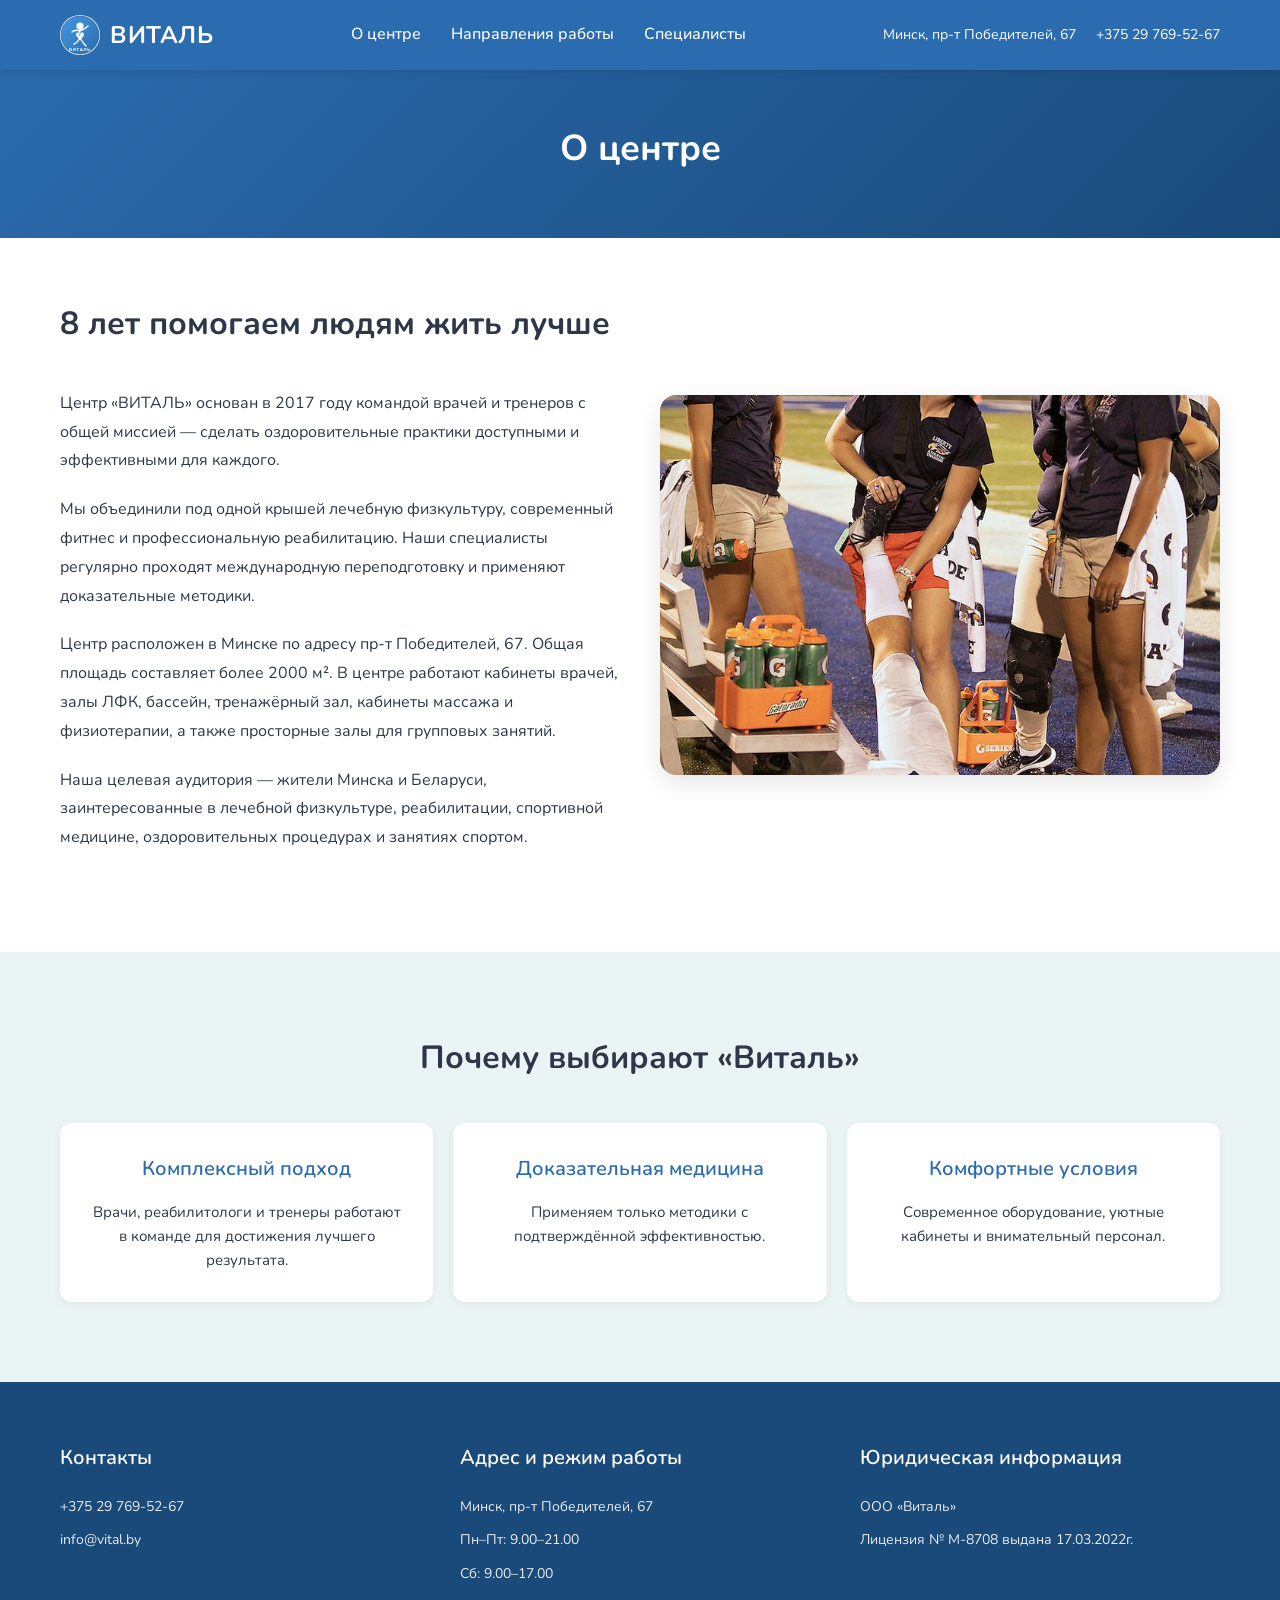
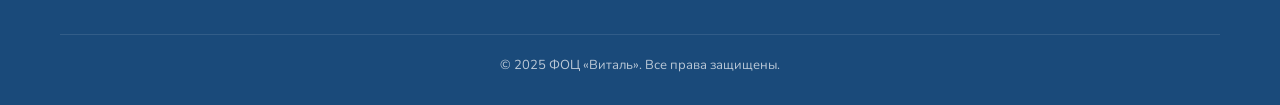
==== pages/about.html @ 72c648a5 "Add files via upload" ====
<!DOCTYPE html>
<html lang="ru">
<head>
    <meta charset="UTF-8">
    <meta name="viewport" content="width=device-width, initial-scale=1.0">
    <meta name="description" content="О центре Виталь. История, миссия и преимущества физкультурно-оздоровительного центра в Минске.">
    <title>О центре — ФОЦ «Виталь»</title>
    <link href="https://fonts.googleapis.com/css2?family=Nunito:wght@300;400;600;700;800&display=swap" rel="stylesheet">
    <link rel="stylesheet" href="../css/style.css">
</head>
<body>
    <header class="header">
        <div class="header__inner">
            <a href="../index.html" class="header__logo">
                <img src="../images/logo.svg" alt="Логотип Виталь" class="header__logo-img" width="40" height="40">
                ВИТАЛЬ
            </a>
            <nav class="header__nav" id="mainNav">
                <div class="header__nav-item"><a href="about.html">О центре</a></div>
                <div class="header__nav-item header__nav-item--dropdown">
                    <a href="../index.html#directions">Направления работы</a>
                    <ul class="header__dropdown">
                        <li><a href="sport-medicine.html">Спортивная медицина</a></li>
                        <li><a href="massage.html">Лечебный массаж</a></li>
                        <li><a href="pool.html">Бассейн</a></li>
                        <li><a href="lfk.html">Лечебная физкультура</a></li>
                        <li><a href="physio.html">Физиотерапия</a></li>
                        <li><a href="groups.html">Групповые занятия</a></li>
                        <li><a href="gym.html">Тренажёрный зал</a></li>
                        <li><a href="kids.html">Детское ОФП</a></li>
                    </ul>
                </div>
                <div class="header__nav-item"><a href="specialists.html">Специалисты</a></div>
            </nav>
            <div class="header__contact">
                <span>Минск, пр-т Победителей, 67</span>
                <span>+375 29 769-52-67</span>
            </div>
            <button class="header__burger" id="burgerBtn" aria-label="Открыть меню">
                <span></span><span></span><span></span>
            </button>
        </div>
    </header>

    <main>
        <section class="page-title">
            <div class="container"><h1>О центре</h1></div>
        </section>

        <section class="about" style="padding-top: 60px;">
            <div class="container">
                <div class="about__inner">
                    <div class="about__content">
                        <h2 class="about__title">8 лет помогаем людям жить лучше</h2>
                        <p class="about__text">Центр «ВИТАЛЬ» основан в 2017 году командой врачей и тренеров с общей миссией — сделать оздоровительные практики доступными и эффективными для каждого.</p>
                        <p class="about__text">Мы объединили под одной крышей лечебную физкультуру, современный фитнес и профессиональную реабилитацию. Наши специалисты регулярно проходят международную переподготовку и применяют доказательные методики.</p>
                        <p class="about__text">Центр расположен в Минске по адресу пр-т Победителей, 67. Общая площадь составляет более 2000 м². В центре работают кабинеты врачей, залы ЛФК, бассейн, тренажёрный зал, кабинеты массажа и физиотерапии, а также просторные залы для групповых занятий.</p>
                        <p class="about__text">Наша целевая аудитория — жители Минска и Беларуси, заинтересованные в лечебной физкультуре, реабилитации, спортивной медицине, оздоровительных процедурах и занятиях спортом.</p>
                    </div>
                    <div class="about__image">
                        <img src="../images/building.jpg" alt="Здание ФОЦ Виталь">
                    </div>
                </div>
            </div>
        </section>

        <section class="directions" style="background-color: #EBF4F5;">
            <div class="container">
                <h2 class="directions__title">Почему выбирают «Виталь»</h2>
                <div class="directions__grid" style="grid-template-columns: repeat(3, 1fr);">
                    <div class="direction-detail__advantages-card" style="text-align: center;">
                        <h3>Комплексный подход</h3>
                        <p style="font-size: 15px; color: #2D3748;">Врачи, реабилитологи и тренеры работают в команде для достижения лучшего результата.</p>
                    </div>
                    <div class="direction-detail__advantages-card" style="text-align: center;">
                        <h3>Доказательная медицина</h3>
                        <p style="font-size: 15px; color: #2D3748;">Применяем только методики с подтверждённой эффективностью.</p>
                    </div>
                    <div class="direction-detail__advantages-card" style="text-align: center;">
                        <h3>Комфортные условия</h3>
                        <p style="font-size: 15px; color: #2D3748;">Современное оборудование, уютные кабинеты и внимательный персонал.</p>
                    </div>
                </div>
            </div>
        </section>
    </main>

    <footer class="footer">
        <div class="container">
            <div class="footer__inner">
                <div class="footer__col">
                    <h3>Контакты</h3>
                    <a href="tel:+375297695267">+375 29 769-52-67</a>
                    <a href="mailto:info@vital.by">info@vital.by</a>
                </div>
                <div class="footer__col">
                    <h3>Адрес и режим работы</h3>
                    <p>Минск, пр-т Победителей, 67</p>
                    <p>Пн–Пт: 9.00–21.00</p>
                    <p>Сб: 9.00–17.00</p>
                </div>
                <div class="footer__col">
                    <h3>Юридическая информация</h3>
                    <p>ООО «Виталь»</p>
                    <p>Лицензия № М-8708 выдана 17.03.2022г.</p>
                </div>
            </div>
            <div class="footer__bottom"><p>© 2025 ФОЦ «Виталь». Все права защищены.</p></div>
        </div>
    </footer>
    <script src="../js/main.js" defer></script>
</body>
</html>
---- css/style.css ----
@charset "UTF-8";
* {
  margin: 0;
  padding: 0;
  box-sizing: border-box;
}

html {
  scroll-behavior: smooth;
}

body {
  font-family: "Nunito", Arial, sans-serif;
  font-size: 16px;
  line-height: 1.6;
  color: #2D3748;
  background-color: #FFFFFF;
}

a {
  color: inherit;
  text-decoration: none;
}

ul {
  list-style: none;
}

img {
  max-width: 100%;
  height: auto;
  display: block;
}

.container {
  max-width: 1200px;
  margin: 0 auto;
  padding: 0 20px;
}

.header {
  background-color: #2B6CB0;
  color: #FFFFFF;
  position: fixed;
  width: 100%;
  top: 0;
  z-index: 1000;
  box-shadow: 0 2px 8px rgba(0, 0, 0, 0.1);
}
.header__inner {
  display: flex;
  justify-content: space-between;
  align-items: center;
  height: 70px;
  max-width: 1200px;
  margin: 0 auto;
  padding: 0 20px;
}
.header__logo {
  font-size: 24px;
  font-weight: 700;
  color: #FFFFFF;
  letter-spacing: 0.5px;
  display: flex;
  align-items: center;
  gap: 10px;
}
.header__logo-img {
  width: 40px;
  height: 40px;
  border-radius: 50%;
  background-color: #FFFFFF;
  object-fit: contain;
}
.header__nav {
  display: flex;
  align-items: center;
  gap: 30px;
}
@media (max-width: 768px) {
  .header__nav {
    display: none;
    position: absolute;
    top: 70px;
    left: 0;
    width: 100%;
    background-color: #2B6CB0;
    flex-direction: column;
    padding: 20px;
    gap: 15px;
  }
  .header__nav.open {
    display: flex;
  }
}
.header__nav-item {
  position: relative;
  font-weight: 500;
  transition: all 0.3s ease;
}
.header__nav-item:hover {
  color: #4299E1;
}
.header__nav-item--dropdown:hover .header__dropdown {
  opacity: 1;
  visibility: visible;
  transform: translateY(0);
}
.header__dropdown {
  position: absolute;
  top: 100%;
  left: 0;
  background-color: #FFFFFF;
  min-width: 280px;
  border-radius: 8px;
  box-shadow: 0 4px 16px rgba(0, 0, 0, 0.12);
  padding: 10px 0;
  margin-top: 10px;
  opacity: 0;
  visibility: hidden;
  transform: translateY(-10px);
  transition: all 0.3s ease;
}
.header__dropdown li a {
  display: block;
  padding: 10px 20px;
  color: #2D3748;
  font-size: 14px;
  transition: all 0.3s ease;
}
.header__dropdown li a:hover {
  background-color: #F0F4F8;
  color: #2B6CB0;
}
.header__contact {
  display: flex;
  align-items: center;
  gap: 20px;
  font-size: 14px;
}
@media (max-width: 768px) {
  .header__contact {
    display: none;
  }
}
.header__burger {
  display: none;
  flex-direction: column;
  gap: 5px;
  cursor: pointer;
  background: none;
  border: none;
  padding: 5px;
}
.header__burger span {
  display: block;
  width: 25px;
  height: 2px;
  background-color: #FFFFFF;
  transition: all 0.3s ease;
}
@media (max-width: 768px) {
  .header__burger {
    display: flex;
  }
}

.hero {
  background: linear-gradient(135deg, #2B6CB0 0%, #1a4a7a 100%);
  min-height: 100vh;
  display: flex;
  justify-content: center;
  align-items: center;
  text-align: center;
  color: #FFFFFF;
  padding-top: 70px;
}
.hero__content {
  max-width: 800px;
  padding: 0 20px;
}
.hero__title {
  font-size: 48px;
  font-weight: 700;
  margin-bottom: 20px;
  line-height: 1.2;
}
@media (max-width: 768px) {
  .hero__title {
    font-size: 36px;
  }
}
@media (max-width: 480px) {
  .hero__title {
    font-size: 28px;
  }
}
.hero__subtitle {
  font-size: 20px;
  margin-bottom: 40px;
  opacity: 0.9;
}
@media (max-width: 480px) {
  .hero__subtitle {
    font-size: 16px;
  }
}
.hero__btn {
  display: inline-block;
  padding: 14px 32px;
  background-color: #FFFFFF;
  color: #2B6CB0;
  font-weight: 600;
  border-radius: 12px;
  text-decoration: none;
  transition: all 0.3s ease;
  border: none;
  cursor: pointer;
}
.hero__btn:hover {
  background-color: #4299E1;
  color: #FFFFFF;
}
.hero__btn {
  font-size: 18px;
  padding: 16px 40px;
}

.about {
  padding: 80px 0;
  background-color: #FFFFFF;
}
.about__inner {
  display: grid;
  grid-template-columns: repeat(2, 1fr);
  gap: 40px;
  align-items: center;
}
@media (max-width: 768px) {
  .about__inner {
    grid-template-columns: 1fr;
    gap: 30px;
  }
}
.about__title {
  font-size: 32px;
  font-weight: 700;
  color: #2D3748;
  margin-bottom: 40px;
  text-align: center;
  text-align: left;
}
@media (max-width: 768px) {
  .about__title {
    text-align: center;
  }
}
.about__text {
  font-size: 16px;
  line-height: 1.8;
  color: #2D3748;
  margin-bottom: 20px;
}
.about__image {
  border-radius: 16px;
  overflow: hidden;
  box-shadow: 0 8px 24px rgba(0, 0, 0, 0.1);
  height: 380px;
}
.about__image img {
  width: 100%;
  height: 100%;
  object-fit: cover;
  object-position: center center;
  display: block;
}

.directions {
  padding: 80px 0;
  background-color: #F0F4F8;
}
.directions__title {
  font-size: 32px;
  font-weight: 700;
  color: #2D3748;
  margin-bottom: 40px;
  text-align: center;
}
.directions__grid {
  display: grid;
  grid-template-columns: repeat(4, 1fr);
  gap: 20px;
}
@media (max-width: 768px) {
  .directions__grid {
    grid-template-columns: repeat(2, 1fr);
  }
}
@media (max-width: 480px) {
  .directions__grid {
    grid-template-columns: 1fr;
  }
}
.directions__card {
  position: relative;
  border-radius: 16px;
  overflow: hidden;
  transition: all 0.3s ease;
}
.directions__card:hover {
  transform: scale(1.03);
  box-shadow: 0 8px 24px rgba(0, 0, 0, 0.15);
}
.directions__card {
  cursor: pointer;
  height: 260px;
}
.directions__card img {
  width: 100%;
  height: 100%;
  object-fit: cover;
  object-position: center center;
  display: block;
}
.directions__card-overlay {
  position: absolute;
  inset: 0;
  background: linear-gradient(to top, rgba(0, 0, 0, 0.7) 0%, rgba(0, 0, 0, 0.2) 50%, rgba(0, 0, 0, 0) 100%);
  display: flex;
  justify-content: center;
  align-items: center;
  padding: 20px;
  transition: all 0.3s ease;
}
.directions__card:hover .directions__card-overlay {
  background: linear-gradient(to top, rgba(0, 0, 0, 0.85) 0%, rgba(0, 0, 0, 0.4) 60%, rgba(0, 0, 0, 0.1) 100%);
}
.directions__card-title {
  color: #FFFFFF;
  font-size: 18px;
  font-weight: 600;
  text-align: center;
  margin-top: auto;
  align-self: flex-end;
  padding-bottom: 20px;
}

.specialists-preview {
  padding: 80px 0;
  background-color: #FFFFFF;
}
.specialists-preview__title {
  font-size: 32px;
  font-weight: 700;
  color: #2D3748;
  margin-bottom: 40px;
  text-align: center;
}
.specialists-preview__grid {
  display: grid;
  grid-template-columns: repeat(4, 1fr);
  gap: 20px;
}
@media (max-width: 768px) {
  .specialists-preview__grid {
    grid-template-columns: repeat(2, 1fr);
  }
}
@media (max-width: 480px) {
  .specialists-preview__grid {
    grid-template-columns: 1fr;
  }
}
.specialists-preview__card {
  text-align: center;
  padding: 20px;
  border-radius: 12px;
  transition: all 0.3s ease;
}
.specialists-preview__card:hover {
  box-shadow: 0 4px 16px rgba(0, 0, 0, 0.08);
}
.specialists-preview__card-photo {
  width: 150px;
  height: 150px;
  border-radius: 50%;
  overflow: hidden;
  margin: 0 auto 15px;
  object-fit: cover;
  border: 3px solid #4299E1;
}
.specialists-preview__card-photo img {
  width: 100%;
  height: 100%;
  object-fit: cover;
  object-position: top center;
}
.specialists-preview__card-name {
  font-size: 18px;
  font-weight: 600;
  color: #2D3748;
  margin-bottom: 5px;
}
.specialists-preview__card-role {
  font-size: 14px;
  color: #2B6CB0;
}
.specialists-preview__link {
  text-align: center;
  margin-top: 40px;
}
.specialists-preview__link a {
  display: inline-block;
  padding: 14px 32px;
  background-color: #FFFFFF;
  color: #2B6CB0;
  font-weight: 600;
  border-radius: 12px;
  text-decoration: none;
  transition: all 0.3s ease;
  border: none;
  cursor: pointer;
}
.specialists-preview__link a:hover {
  background-color: #4299E1;
  color: #FFFFFF;
}
.specialists-preview__link a {
  background-color: #2B6CB0;
  color: #FFFFFF;
}
.specialists-preview__link a:hover {
  background-color: #1a4a7a;
}

.footer {
  background-color: #1a4a7a;
  color: #FFFFFF;
  padding: 60px 0 30px;
}
.footer__inner {
  display: grid;
  grid-template-columns: repeat(3, 1fr);
  gap: 40px;
  margin-bottom: 40px;
}
@media (max-width: 768px) {
  .footer__inner {
    grid-template-columns: 1fr;
    gap: 30px;
  }
}
.footer__col h3 {
  font-size: 20px;
  font-weight: 600;
  margin-bottom: 20px;
}
.footer__col p, .footer__col a {
  font-size: 14px;
  line-height: 1.8;
  opacity: 0.9;
  display: block;
  margin-bottom: 8px;
  transition: all 0.3s ease;
}
.footer__col p:hover, .footer__col a:hover {
  opacity: 1;
  color: #4299E1;
}
.footer__bottom {
  border-top: 1px solid rgba(255, 255, 255, 0.15);
  padding-top: 20px;
  text-align: center;
  font-size: 13px;
  opacity: 0.7;
}

.page-title {
  background: linear-gradient(135deg, #2B6CB0 0%, #1a4a7a 100%);
  color: #FFFFFF;
  padding: 120px 0 60px;
  text-align: center;
}
.page-title h1 {
  font-size: 36px;
  font-weight: 700;
}
@media (max-width: 768px) {
  .page-title h1 {
    font-size: 28px;
  }
}

.direction-detail {
  padding: 60px 0;
}
.direction-detail__intro {
  display: grid;
  grid-template-columns: repeat(2, 1fr);
  gap: 40px;
  align-items: center;
  margin-bottom: 60px;
}
@media (max-width: 768px) {
  .direction-detail__intro {
    grid-template-columns: 1fr;
  }
}
.direction-detail__text h2 {
  font-size: 28px;
  font-weight: 700;
  color: #2D3748;
  margin-bottom: 20px;
}
.direction-detail__text p {
  font-size: 16px;
  line-height: 1.8;
  color: #2D3748;
  margin-bottom: 15px;
}
.direction-detail__image {
  border-radius: 16px;
  overflow: hidden;
  box-shadow: 0 8px 24px rgba(0, 0, 0, 0.1);
  height: 420px;
}
.direction-detail__image img {
  width: 100%;
  height: 100%;
  object-fit: cover;
  object-position: center center;
  display: block;
}
.direction-detail__advantages {
  background-color: #F0F4F8;
  padding: 60px 0;
  margin-bottom: 60px;
}
.direction-detail__advantages h2 {
  font-size: 32px;
  font-weight: 700;
  color: #2D3748;
  margin-bottom: 40px;
  text-align: center;
}
.direction-detail__advantages-grid {
  display: grid;
  grid-template-columns: repeat(3, 1fr);
  gap: 20px;
}
@media (max-width: 768px) {
  .direction-detail__advantages-grid {
    grid-template-columns: 1fr;
  }
}
.direction-detail__advantages-card {
  background-color: #FFFFFF;
  padding: 30px;
  border-radius: 12px;
  box-shadow: 0 2px 8px rgba(0, 0, 0, 0.06);
}
.direction-detail__advantages-card h3 {
  font-size: 20px;
  font-weight: 600;
  color: #2B6CB0;
  margin-bottom: 15px;
}
.direction-detail__advantages-card ul {
  list-style: disc;
  padding-left: 20px;
}
.direction-detail__advantages-card ul li {
  font-size: 15px;
  margin-bottom: 8px;
  color: #2D3748;
}
.direction-detail__indicators {
  margin-bottom: 60px;
}
.direction-detail__indicators h2 {
  font-size: 32px;
  font-weight: 700;
  color: #2D3748;
  margin-bottom: 40px;
  text-align: center;
}
.direction-detail__indicators-grid {
  display: grid;
  grid-template-columns: repeat(3, 1fr);
  gap: 20px;
}
@media (max-width: 768px) {
  .direction-detail__indicators-grid {
    grid-template-columns: 1fr;
  }
}
.direction-detail__indicators-card {
  background-color: #FFFFFF;
  border: 1px solid #EBF4F5;
  padding: 30px;
  border-radius: 12px;
}
.direction-detail__indicators-card h3 {
  font-size: 18px;
  font-weight: 600;
  margin-bottom: 15px;
  color: #2D3748;
}
.direction-detail__indicators-card ul {
  list-style: none;
}
.direction-detail__indicators-card ul li {
  font-size: 15px;
  margin-bottom: 10px;
  padding-left: 24px;
  position: relative;
}
.direction-detail__indicators-card ul li::before {
  content: "✓";
  position: absolute;
  left: 0;
  color: #2B6CB0;
  font-weight: 700;
}
.direction-detail__results {
  background-color: #F0F4F8;
  padding: 60px 0;
}
.direction-detail__results h2 {
  font-size: 32px;
  font-weight: 700;
  color: #2D3748;
  margin-bottom: 40px;
  text-align: center;
}
.direction-detail__results ul {
  max-width: 600px;
  margin: 0 auto;
  list-style: none;
}
.direction-detail__results ul li {
  background-color: #FFFFFF;
  padding: 16px 24px;
  margin-bottom: 12px;
  border-radius: 8px;
  font-size: 16px;
  display: flex;
  align-items: center;
  gap: 12px;
}
.direction-detail__results ul li::before {
  content: "✓";
  color: #2B6CB0;
  font-weight: 700;
  font-size: 18px;
}

.price-section {
  padding: 60px 0;
}
.price-section h2 {
  font-size: 32px;
  font-weight: 700;
  color: #2D3748;
  margin-bottom: 40px;
  text-align: center;
}

.price-table {
  width: 100%;
  border-collapse: collapse;
  max-width: 800px;
  margin: 0 auto;
  box-shadow: 0 2px 12px rgba(0, 0, 0, 0.06);
  border-radius: 12px;
  overflow: hidden;
}
.price-table th {
  background-color: #2B6CB0;
  color: #FFFFFF;
  padding: 16px 20px;
  text-align: left;
  font-weight: 600;
}
.price-table td {
  padding: 14px 20px;
  border-bottom: 1px solid #EBF4F5;
}
.price-table tr:nth-child(even) {
  background-color: #F0F4F8;
}
.price-table tr:hover {
  background-color: #EBF4F5;
}

.specialists-page {
  padding: 60px 0;
}
.specialists-page__grid {
  display: grid;
  grid-template-columns: repeat(4, 1fr);
  gap: 20px;
}
@media (max-width: 768px) {
  .specialists-page__grid {
    grid-template-columns: repeat(2, 1fr);
  }
}
@media (max-width: 480px) {
  .specialists-page__grid {
    grid-template-columns: 1fr;
  }
}
.specialists-page__card {
  background-color: #FFFFFF;
  border-radius: 12px;
  overflow: hidden;
  box-shadow: 0 2px 12px rgba(0, 0, 0, 0.06);
  transition: all 0.3s ease;
}
.specialists-page__card:hover {
  transform: scale(1.03);
  box-shadow: 0 8px 24px rgba(0, 0, 0, 0.15);
}
.specialists-page__card {
  text-align: center;
}
.specialists-page__card-photo {
  width: 100%;
  height: 280px;
  overflow: hidden;
  background-color: #F0F4F8;
}
.specialists-page__card-photo img {
  width: 100%;
  height: 100%;
  object-fit: cover;
  object-position: top center;
  display: block;
}
.specialists-page__card-info {
  padding: 20px;
}
.specialists-page__card-name {
  font-size: 20px;
  font-weight: 600;
  color: #2D3748;
  margin-bottom: 8px;
}
.specialists-page__card-role {
  font-size: 14px;
  color: #2B6CB0;
  margin-bottom: 5px;
}
.specialists-page__card-category {
  font-size: 12px;
  color: #718096;
  text-transform: uppercase;
  letter-spacing: 0.5px;
}

.appointment {
  padding: 80px 0;
  background-color: #F0F4F8;
  min-height: calc(100vh - 70px);
}
.appointment__form {
  max-width: 600px;
  margin: 0 auto;
  background-color: #FFFFFF;
  padding: 40px;
  border-radius: 16px;
  box-shadow: 0 4px 16px rgba(0, 0, 0, 0.08);
}
@media (max-width: 480px) {
  .appointment__form {
    padding: 24px;
  }
}
.appointment__title {
  font-size: 28px;
  font-weight: 700;
  text-align: center;
  margin-bottom: 30px;
  color: #2D3748;
}
.appointment__group {
  margin-bottom: 20px;
}
.appointment__group label {
  display: block;
  font-size: 14px;
  font-weight: 600;
  color: #2D3748;
  margin-bottom: 8px;
}
.appointment__group input,
.appointment__group select,
.appointment__group textarea {
  width: 100%;
  padding: 12px 16px;
  border: 1px solid #CBD5E0;
  border-radius: 8px;
  font-family: "Nunito", Arial, sans-serif;
  font-size: 15px;
  transition: all 0.3s ease;
}
.appointment__group input:focus,
.appointment__group select:focus,
.appointment__group textarea:focus {
  outline: none;
  border-color: #2B6CB0;
  box-shadow: 0 0 0 3px rgba(66, 153, 225, 0.2);
}
.appointment__group textarea {
  resize: vertical;
  min-height: 100px;
}
.appointment__btn {
  display: inline-block;
  padding: 14px 32px;
  background-color: #FFFFFF;
  color: #2B6CB0;
  font-weight: 600;
  border-radius: 12px;
  text-decoration: none;
  transition: all 0.3s ease;
  border: none;
  cursor: pointer;
}
.appointment__btn:hover {
  background-color: #4299E1;
  color: #FFFFFF;
}
.appointment__btn {
  width: 100%;
  padding: 14px;
  font-size: 16px;
  background-color: #2B6CB0;
  color: #FFFFFF;
}
.appointment__btn:hover {
  background-color: #1a4a7a;
}
.appointment__success {
  display: none;
  text-align: center;
  padding: 40px;
}
.appointment__success h3 {
  font-size: 24px;
  color: #2B6CB0;
  margin-bottom: 15px;
}
.appointment__success p {
  font-size: 16px;
  color: #2D3748;
}

.specialists-page__loading {
  grid-column: 1/-1;
  text-align: center;
  padding: 60px 20px;
  font-size: 18px;
  color: #2B6CB0;
  font-weight: 500;
}

.icon {
  width: 20px;
  height: 20px;
  display: inline-block;
  vertical-align: middle;
  fill: currentColor;
}
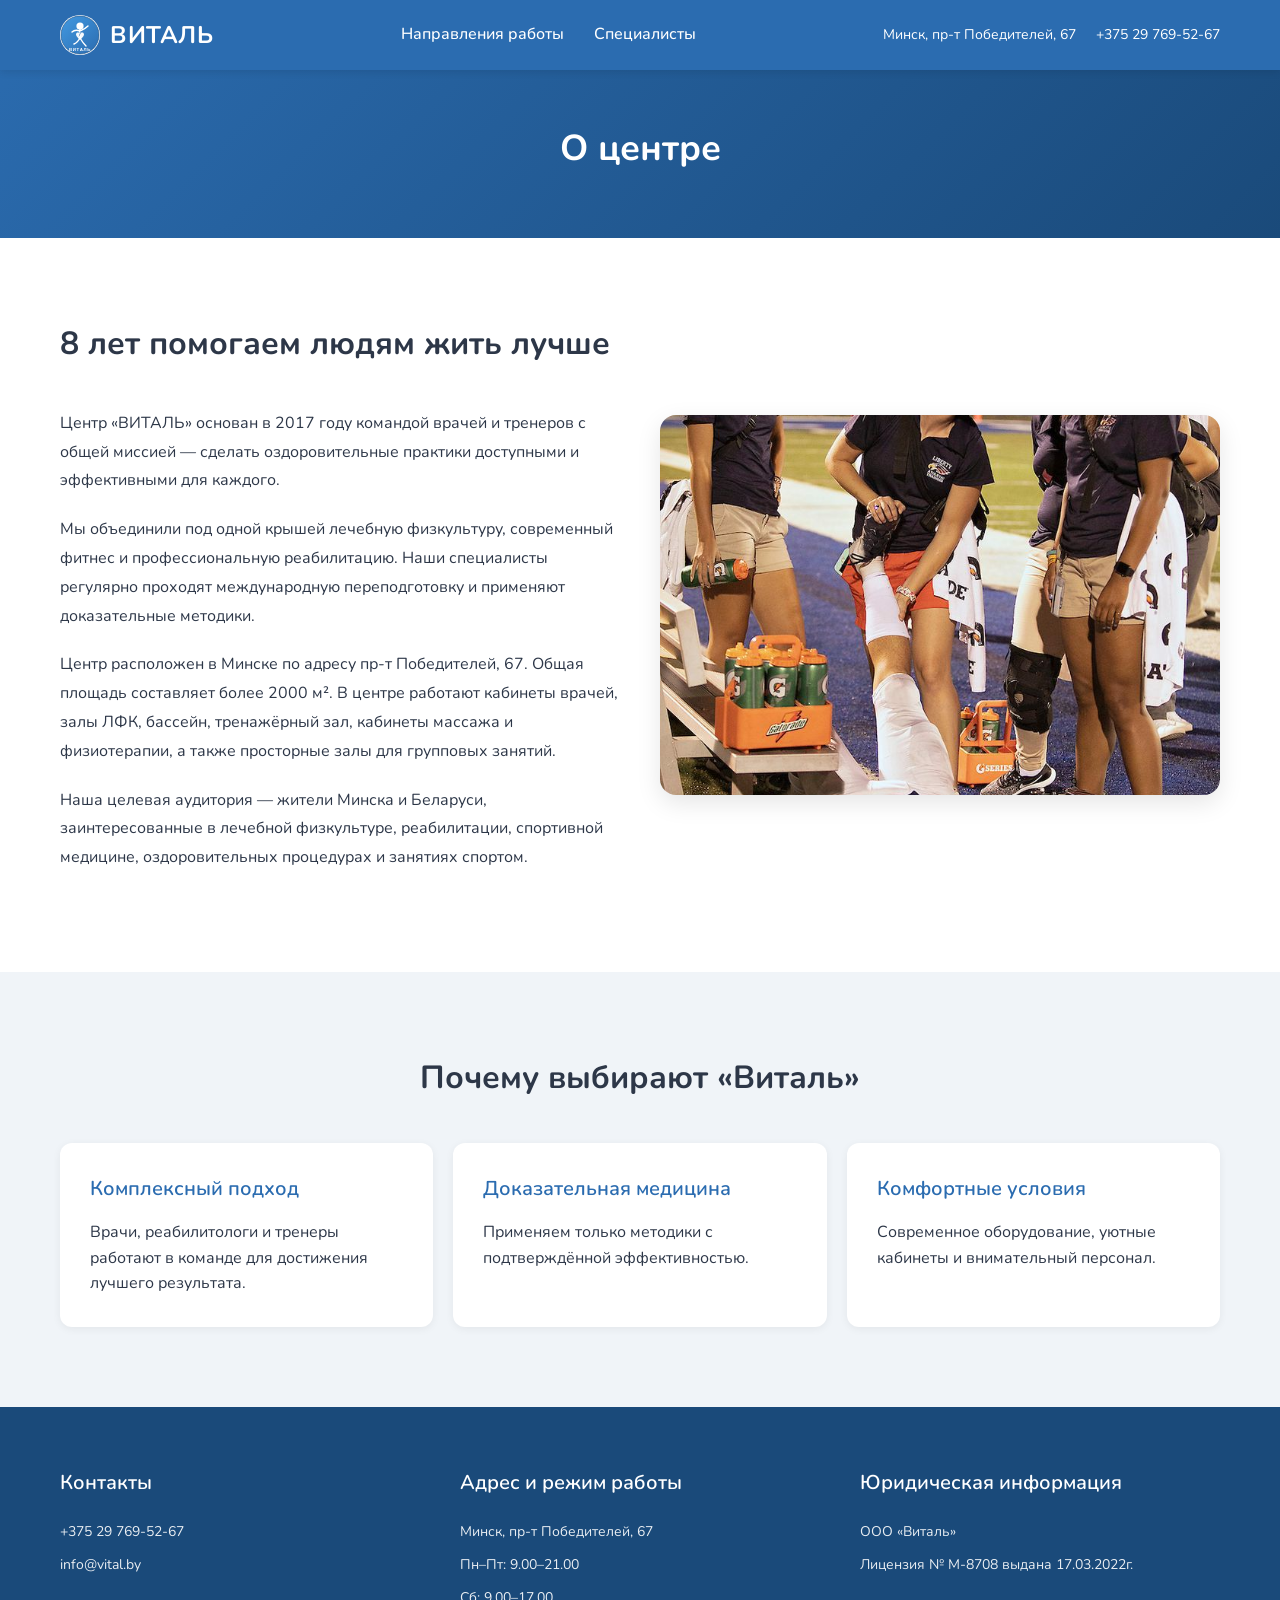
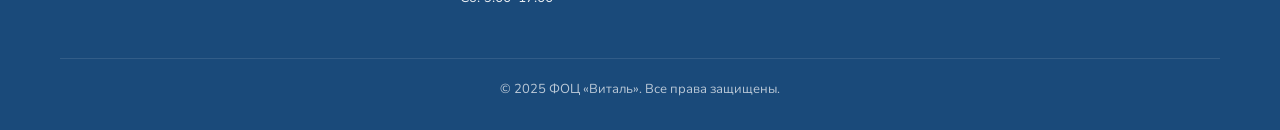
==== commit 8365b057: "Add files via upload" ====
--- a/pages/about.html
+++ b/pages/about.html
@@ -16,7 +16,6 @@
                 ВИТАЛЬ
             </a>
             <nav class="header__nav" id="mainNav">
-                <div class="header__nav-item"><a href="about.html">О центре</a></div>
                 <div class="header__nav-item header__nav-item--dropdown">
                     <a href="../index.html#directions">Направления работы</a>
                     <ul class="header__dropdown">
@@ -47,7 +46,7 @@
             <div class="container"><h1>О центре</h1></div>
         </section>
 
-        <section class="about" style="padding-top: 60px;">
+        <section class="about about--page">
             <div class="container">
                 <div class="about__inner">
                     <div class="about__content">
@@ -64,21 +63,21 @@
             </div>
         </section>
 
-        <section class="directions" style="background-color: #EBF4F5;">
+        <section class="directions directions--alt">
             <div class="container">
                 <h2 class="directions__title">Почему выбирают «Виталь»</h2>
-                <div class="directions__grid" style="grid-template-columns: repeat(3, 1fr);">
-                    <div class="direction-detail__advantages-card" style="text-align: center;">
+                <div class="directions__grid" style="grid-template-columns: repeat(auto-fit, minmax(280px, 1fr));">
+                    <div class="direction-detail__advantages-card">
                         <h3>Комплексный подход</h3>
-                        <p style="font-size: 15px; color: #2D3748;">Врачи, реабилитологи и тренеры работают в команде для достижения лучшего результата.</p>
+                        <p>Врачи, реабилитологи и тренеры работают в команде для достижения лучшего результата.</p>
                     </div>
-                    <div class="direction-detail__advantages-card" style="text-align: center;">
+                    <div class="direction-detail__advantages-card">
                         <h3>Доказательная медицина</h3>
-                        <p style="font-size: 15px; color: #2D3748;">Применяем только методики с подтверждённой эффективностью.</p>
+                        <p>Применяем только методики с подтверждённой эффективностью.</p>
                     </div>
-                    <div class="direction-detail__advantages-card" style="text-align: center;">
+                    <div class="direction-detail__advantages-card">
                         <h3>Комфортные условия</h3>
-                        <p style="font-size: 15px; color: #2D3748;">Современное оборудование, уютные кабинеты и внимательный персонал.</p>
+                        <p>Современное оборудование, уютные кабинеты и внимательный персонал.</p>
                     </div>
                 </div>
             </div>
